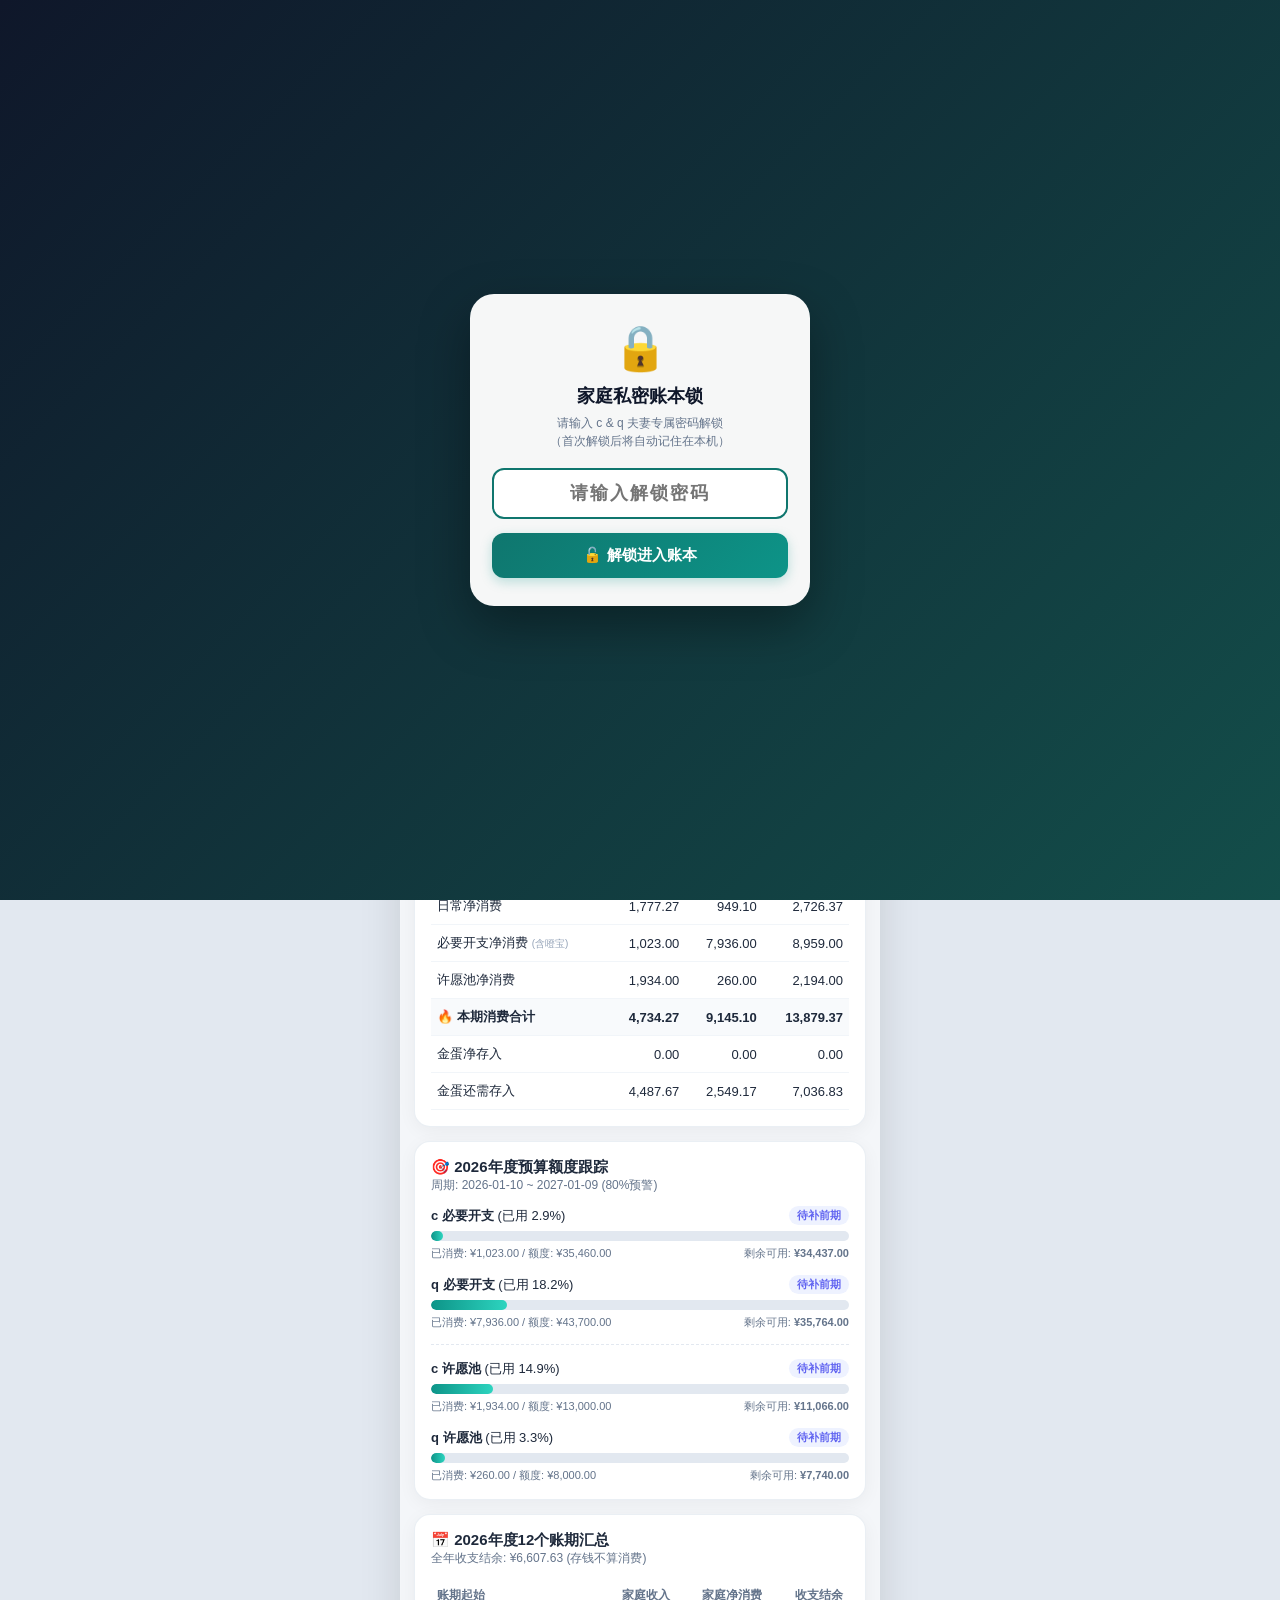
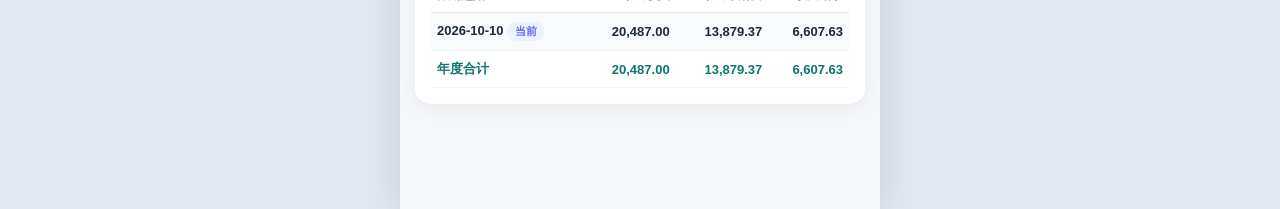
==== web/index.html @ 58cc5aec "2026-2027 family accounting app with encrypted vault lock" ====
<!DOCTYPE html>
<html lang="zh-CN">
<head>
  <meta charset="UTF-8" />
  <meta name="viewport" content="width=device-width, initial-scale=1.0, maximum-scale=1.0, user-scalable=no, viewport-fit=cover" />
  <meta name="apple-mobile-web-app-capable" content="yes" />
  <meta name="apple-mobile-web-app-status-bar-style" content="black-translucent" />
  <meta name="apple-mobile-web-app-title" content="家庭记账" />
  <meta name="theme-color" content="#0f766e" />
  <link rel="manifest" href="./manifest.json" />
  <title>2026-2027 家庭共同记账</title>
  <link rel="stylesheet" href="./styles.css" />
</head>
<body>
  <div class="app-shell">
    <!-- Top Header -->
    <header class="top-bar">
      <div class="top-bar-row">
        <div class="app-title">
          <span>🏡 家庭共同记账</span>
          <span style="font-size:11px;font-weight:500;opacity:0.85;">c & q · 2026-2027</span>
        </div>
        <div class="sync-pill" id="syncStatusBtn" title="点击配置双人云同步">
          <span class="sync-dot" id="syncDot"></span>
          <span id="syncText">房间: cq2026</span>
        </div>
      </div>
      <!-- Period Switcher -->
      <div class="period-bar">
        <button class="period-btn" id="prevPeriodBtn" title="上一账期">‹</button>
        <div class="period-select-wrap">
          <select class="period-select" id="periodSelect"></select>
        </div>
        <button class="period-btn" id="nextPeriodBtn" title="下一账期">›</button>
      </div>
    </header>

    <!-- Dynamic Main View -->
    <main class="main-content" id="mainView"></main>

    <!-- Bottom Navigation TabBar -->
    <nav class="tab-bar">
      <button class="tab-item active" data-tab="dashboard">
        <span class="tab-icon">🏠</span>
        <span>家庭看板</span>
      </button>
      <button class="tab-item" data-tab="add">
        <span class="tab-icon">✍️</span>
        <span>记一笔</span>
      </button>
      <button class="tab-item" data-tab="ledger">
        <span class="tab-icon">📊</span>
        <span>流水明细</span>
      </button>
      <button class="tab-item" data-tab="dengbao">
        <span class="tab-icon">👶</span>
        <span>噔宝专区</span>
      </button>
      <button class="tab-item" data-tab="budget">
        <span class="tab-icon">🎯</span>
        <span>预算/同步</span>
      </button>
    </nav>
  </div>

  <div class="toast" id="toastEl"></div>

  <!-- 夫妻私密安全锁屏 -->
  <div class="lock-overlay hidden" id="lockOverlay">
    <div class="lock-card">
      <div class="lock-icon">🔒</div>
      <div class="lock-title">家庭私密账本锁</div>
      <div class="lock-sub">请输入 c & q 夫妻专属密码解锁<br/>（首次解锁后将自动记住在本机）</div>
      <input type="password" class="lock-input" id="unlockPinInput" placeholder="请输入解锁密码" autocomplete="off" />
      <button type="button" class="btn-primary" id="unlockSubmitBtn">🔓 解锁进入账本</button>
    </div>
  </div>

  <script src="../shared/engine.js"></script>
  <script src="./app.js"></script>
</body>
</html>
---- web/styles.css ----
:root {
  --bg: #f4f6f9;
  --card: #ffffff;
  --text: #1e293b;
  --text-sub: #64748b;
  --text-muted: #94a3b8;
  --border: #e2e8f0;
  --primary: #0f766e;
  --primary-light: #ccfbf1;
  --primary-dark: #115e59;
  --c-color: #2563eb;
  --c-bg: #eff6ff;
  --q-color: #db2777;
  --q-bg: #fdf2f8;
  --db-color: #d97706;
  --db-bg: #fffbeb;
  --ok: #10b981;
  --ok-bg: #ecfdf5;
  --warn: #f59e0b;
  --warn-bg: #fffbeb;
  --danger: #ef4444;
  --danger-bg: #fef2f2;
  --info: #6366f1;
  --info-bg: #eef2ff;
  --radius: 16px;
  --radius-sm: 10px;
  --shadow: 0 4px 20px -2px rgba(15, 23, 42, 0.06);
}

* {
  box-sizing: border-box;
  margin: 0;
  padding: 0;
  -webkit-tap-highlight-color: transparent;
}

body {
  font-family: -apple-system, BlinkMacSystemFont, "PingFang SC", "Hiragino Sans GB", "Microsoft YaHei", sans-serif;
  background: #e2e8f0;
  color: var(--text);
  display: flex;
  justify-content: center;
  min-height: 100vh;
}

.app-shell {
  width: 100%;
  max-width: 480px;
  min-height: 100vh;
  background: var(--bg);
  display: flex;
  flex-direction: column;
  position: relative;
  box-shadow: 0 0 40px rgba(0, 0, 0, 0.12);
}

/* Header */
.top-bar {
  background: linear-gradient(135deg, #0f766e 0%, #0d9488 100%);
  color: #fff;
  padding: 16px 18px 14px;
  position: sticky;
  top: 0;
  z-index: 30;
  box-shadow: 0 2px 10px rgba(15, 118, 110, 0.2);
}

.top-bar-row {
  display: flex;
  justify-content: space-between;
  align-items: center;
}

.app-title {
  font-size: 18px;
  font-weight: 700;
  letter-spacing: 0.3px;
  display: flex;
  align-items: center;
  gap: 8px;
}

.sync-pill {
  font-size: 11px;
  background: rgba(255, 255, 255, 0.2);
  padding: 4px 10px;
  border-radius: 999px;
  cursor: pointer;
  display: flex;
  align-items: center;
  gap: 5px;
  backdrop-filter: blur(4px);
}

.sync-dot {
  width: 7px;
  height: 7px;
  border-radius: 50%;
  background: #34d399;
}

.period-bar {
  margin-top: 12px;
  display: flex;
  align-items: center;
  justify-content: space-between;
  background: rgba(255, 255, 255, 0.15);
  border-radius: 12px;
  padding: 6px 10px;
}

.period-btn {
  background: none;
  border: none;
  color: #fff;
  font-size: 16px;
  padding: 4px 10px;
  cursor: pointer;
  border-radius: 8px;
  font-weight: 600;
}

.period-btn:active {
  background: rgba(255, 255, 255, 0.2);
}

.period-select-wrap {
  display: flex;
  flex-direction: column;
  align-items: center;
}

.period-select {
  background: transparent;
  color: #fff;
  border: none;
  font-size: 14px;
  font-weight: 600;
  text-align: center;
  cursor: pointer;
  outline: none;
}

.period-select option {
  color: var(--text);
  background: #fff;
}

/* Main Content */
.main-content {
  flex: 1;
  padding: 14px 14px 90px;
  overflow-y: auto;
}

/* Cards */
.card {
  background: var(--card);
  border-radius: var(--radius);
  padding: 16px;
  margin-bottom: 14px;
  box-shadow: var(--shadow);
  border: 1px solid rgba(226, 232, 240, 0.7);
}

.card-header {
  display: flex;
  justify-content: space-between;
  align-items: center;
  margin-bottom: 12px;
}

.card-title {
  font-size: 15px;
  font-weight: 700;
  color: var(--text);
  display: flex;
  align-items: center;
  gap: 6px;
}

.card-subtitle {
  font-size: 12px;
  color: var(--text-sub);
}

/* Hero Pocket Money Grid */
.pocket-hero {
  background: linear-gradient(135deg, #1e293b 0%, #0f172a 100%);
  color: #fff;
  border-radius: var(--radius);
  padding: 18px;
  margin-bottom: 14px;
  box-shadow: 0 10px 25px -5px rgba(15, 23, 42, 0.25);
}

.pocket-hero-top {
  display: flex;
  justify-content: space-between;
  align-items: flex-start;
  margin-bottom: 14px;
}

.pocket-total-label {
  font-size: 12px;
  color: #94a3b8;
  margin-bottom: 4px;
}

.pocket-total-val {
  font-size: 28px;
  font-weight: 800;
  letter-spacing: -0.5px;
  color: #38bdf8;
}

.pocket-person-grid {
  display: grid;
  grid-template-columns: 1fr 1fr;
  gap: 10px;
}

.pocket-person-box {
  background: rgba(255, 255, 255, 0.08);
  border-radius: 12px;
  padding: 12px;
  border: 1px solid rgba(255, 255, 255, 0.08);
}

.pocket-person-header {
  display: flex;
  justify-content: space-between;
  align-items: center;
  font-size: 12px;
  color: #cbd5e1;
  margin-bottom: 6px;
}

.pocket-person-val {
  font-size: 20px;
  font-weight: 700;
  color: #fff;
  margin-bottom: 6px;
}

.pocket-person-meta {
  font-size: 11px;
  color: #94a3b8;
  line-height: 1.5;
}

/* Badges */
.badge {
  display: inline-flex;
  align-items: center;
  padding: 2px 8px;
  border-radius: 999px;
  font-size: 11px;
  font-weight: 600;
}

.badge-c { background: var(--c-bg); color: var(--c-color); }
.badge-q { background: var(--q-bg); color: var(--q-color); }
.badge-db { background: var(--db-bg); color: var(--db-color); }
.badge-ok { background: var(--ok-bg); color: var(--ok); }
.badge-warn { background: var(--warn-bg); color: var(--warn); }
.badge-danger { background: var(--danger-bg); color: var(--danger); }
.badge-info { background: var(--info-bg); color: var(--info); }

/* Tables */
.data-table {
  width: 100%;
  border-collapse: collapse;
  font-size: 13px;
}

.data-table th {
  text-align: right;
  font-weight: 600;
  color: var(--text-sub);
  padding: 8px 6px;
  border-bottom: 1px solid var(--border);
  font-size: 12px;
}

.data-table th:first-child,
.data-table td:first-child {
  text-align: left;
}

.data-table td {
  text-align: right;
  padding: 9px 6px;
  border-bottom: 1px solid #f1f5f9;
  font-variant-numeric: tabular-nums;
}

.data-table tr.row-highlight {
  background: #f8fafc;
  font-weight: 700;
}

.data-table tr.row-accent td {
  color: var(--primary);
  font-weight: 700;
}

/* Progress Bar */
.progress-block {
  margin-bottom: 14px;
}

.progress-block:last-child {
  margin-bottom: 0;
}

.progress-top {
  display: flex;
  justify-content: space-between;
  align-items: center;
  font-size: 13px;
  margin-bottom: 6px;
}

.progress-track {
  height: 10px;
  background: #e2e8f0;
  border-radius: 999px;
  overflow: hidden;
  position: relative;
}

.progress-fill {
  height: 100%;
  border-radius: 999px;
  transition: width 0.3s ease;
}

.progress-fill.ok { background: linear-gradient(90deg, #10b981, #34d399); }
.progress-fill.warn { background: linear-gradient(90deg, #f59e0b, #fbbf24); }
.progress-fill.danger { background: linear-gradient(90deg, #ef4444, #f87171); }
.progress-fill.info { background: linear-gradient(90deg, #0d9488, #2dd4bf); }

.progress-sub {
  display: flex;
  justify-content: space-between;
  font-size: 11px;
  color: var(--text-sub);
  margin-top: 5px;
}

/* Segmented Control */
.segmented {
  display: flex;
  background: #e2e8f0;
  padding: 3px;
  border-radius: 12px;
  margin-bottom: 14px;
}

.seg-btn {
  flex: 1;
  border: none;
  background: transparent;
  padding: 8px 6px;
  font-size: 13px;
  font-weight: 600;
  color: var(--text-sub);
  border-radius: 9px;
  cursor: pointer;
  transition: all 0.15s;
}

.seg-btn.active {
  background: #fff;
  color: var(--text);
  box-shadow: 0 2px 6px rgba(0, 0, 0, 0.08);
}

/* Form Elements */
.form-group {
  margin-bottom: 14px;
}

.form-label {
  display: block;
  font-size: 12px;
  font-weight: 600;
  color: var(--text-sub);
  margin-bottom: 6px;
}

.form-input, .form-select {
  width: 100%;
  padding: 11px 12px;
  border: 1px solid var(--border);
  border-radius: var(--radius-sm);
  font-size: 15px;
  color: var(--text);
  background: #fff;
  outline: none;
  transition: border-color 0.15s;
}

.form-input:focus, .form-select:focus {
  border-color: var(--primary);
}

.amount-input {
  font-size: 24px;
  font-weight: 700;
  color: var(--primary);
}

.chip-grid {
  display: flex;
  flex-wrap: wrap;
  gap: 8px;
}

.chip {
  padding: 7px 12px;
  border-radius: 999px;
  font-size: 12px;
  font-weight: 500;
  background: #f1f5f9;
  color: var(--text);
  border: 1px solid transparent;
  cursor: pointer;
  transition: all 0.15s;
}

.chip.active {
  background: var(--primary-light);
  color: var(--primary-dark);
  border-color: var(--primary);
  font-weight: 700;
}

.btn-primary {
  width: 100%;
  background: linear-gradient(135deg, #0f766e 0%, #0d9488 100%);
  color: #fff;
  border: none;
  padding: 13px;
  border-radius: 12px;
  font-size: 15px;
  font-weight: 700;
  cursor: pointer;
  box-shadow: 0 4px 12px rgba(13, 148, 136, 0.25);
}

.btn-primary:active {
  transform: translateY(1px);
}

.btn-secondary {
  background: #f1f5f9;
  color: var(--text);
  border: 1px solid var(--border);
  padding: 8px 12px;
  border-radius: 8px;
  font-size: 12px;
  font-weight: 600;
  cursor: pointer;
}

.btn-danger-sm {
  background: var(--danger-bg);
  color: var(--danger);
  border: none;
  padding: 5px 9px;
  border-radius: 6px;
  font-size: 11px;
  cursor: pointer;
}

/* Transaction List */
.tx-item {
  display: flex;
  justify-content: space-between;
  align-items: center;
  padding: 12px 0;
  border-bottom: 1px solid #f1f5f9;
}

.tx-item:last-child {
  border-bottom: none;
}

.tx-left {
  display: flex;
  align-items: center;
  gap: 10px;
}

.tx-avatar {
  width: 36px;
  height: 36px;
  border-radius: 10px;
  display: flex;
  align-items: center;
  justify-content: center;
  font-weight: 700;
  font-size: 14px;
  flex-shrink: 0;
}

.tx-avatar.c { background: var(--c-bg); color: var(--c-color); }
.tx-avatar.q { background: var(--q-bg); color: var(--q-color); }
.tx-avatar.dengbao { background: var(--db-bg); color: var(--db-color); }

.tx-info-title {
  font-size: 14px;
  font-weight: 600;
  color: var(--text);
  display: flex;
  align-items: center;
  gap: 6px;
}

.tx-info-sub {
  font-size: 12px;
  color: var(--text-sub);
  margin-top: 2px;
}

.tx-right {
  text-align: right;
}

.tx-amount {
  font-size: 15px;
  font-weight: 700;
  font-variant-numeric: tabular-nums;
}

.tx-amount.expense { color: var(--text); }
.tx-amount.income { color: var(--ok); }
.tx-amount.refund { color: var(--info); }
.tx-amount.savings { color: var(--db-color); }

.tx-quota-note {
  font-size: 11px;
  color: var(--text-muted);
  margin-top: 2px;
}

/* Bottom Tab Bar */
.tab-bar {
  position: fixed;
  bottom: 0;
  width: 100%;
  max-width: 480px;
  background: rgba(255, 255, 255, 0.96);
  backdrop-filter: blur(10px);
  border-top: 1px solid var(--border);
  display: flex;
  justify-content: space-around;
  padding: 6px 0 calc(8px + env(safe-area-inset-bottom));
  z-index: 40;
}

.tab-item {
  flex: 1;
  display: flex;
  flex-direction: column;
  align-items: center;
  gap: 3px;
  border: none;
  background: none;
  color: var(--text-muted);
  font-size: 11px;
  font-weight: 600;
  cursor: pointer;
  padding: 4px 0;
}

.tab-item.active {
  color: var(--primary);
}

.tab-icon {
  font-size: 20px;
  line-height: 1;
}

/* Modal / Toast */
.toast {
  position: fixed;
  top: 76px;
  left: 50%;
  transform: translateX(-50%);
  background: rgba(15, 23, 42, 0.92);
  color: #fff;
  padding: 10px 18px;
  border-radius: 999px;
  font-size: 13px;
  font-weight: 600;
  z-index: 100;
  box-shadow: 0 8px 20px rgba(0, 0, 0, 0.2);
  pointer-events: none;
  opacity: 0;
  transition: opacity 0.2s;
}

.toast.show {
  opacity: 1;
}

.alert-banner {
  padding: 10px 12px;
  border-radius: 10px;
  font-size: 12px;
  margin-bottom: 12px;
  line-height: 1.5;
}

.alert-banner.warn { background: var(--warn-bg); color: #b45309; border: 1px solid #fde68a; }
.alert-banner.info { background: var(--info-bg); color: #4338ca; border: 1px solid #c7d2fe; }
.alert-banner.ok { background: var(--ok-bg); color: #047857; border: 1px solid #a7f3d0; }

/* Lock Screen Overlay */
.lock-overlay {
  position: fixed;
  inset: 0;
  background: linear-gradient(135deg, #0f172a 0%, #134e4a 100%);
  z-index: 9999;
  display: flex;
  align-items: center;
  justify-content: center;
  padding: 24px;
}

.lock-overlay.hidden {
  display: none;
}

.lock-card {
  width: 100%;
  max-width: 340px;
  background: rgba(255, 255, 255, 0.96);
  border-radius: 24px;
  padding: 28px 22px;
  text-align: center;
  box-shadow: 0 20px 50px rgba(0, 0, 0, 0.35);
}

.lock-icon {
  font-size: 44px;
  margin-bottom: 10px;
}

.lock-title {
  font-size: 18px;
  font-weight: 800;
  color: #0f172a;
  margin-bottom: 6px;
}

.lock-sub {
  font-size: 12px;
  color: #64748b;
  margin-bottom: 18px;
  line-height: 1.5;
}

.lock-input {
  width: 100%;
  padding: 13px 14px;
  font-size: 18px;
  font-weight: 700;
  text-align: center;
  letter-spacing: 2px;
  border: 2px solid #cbd5e1;
  border-radius: 12px;
  outline: none;
  margin-bottom: 14px;
}

.lock-input:focus {
  border-color: #0f766e;
}
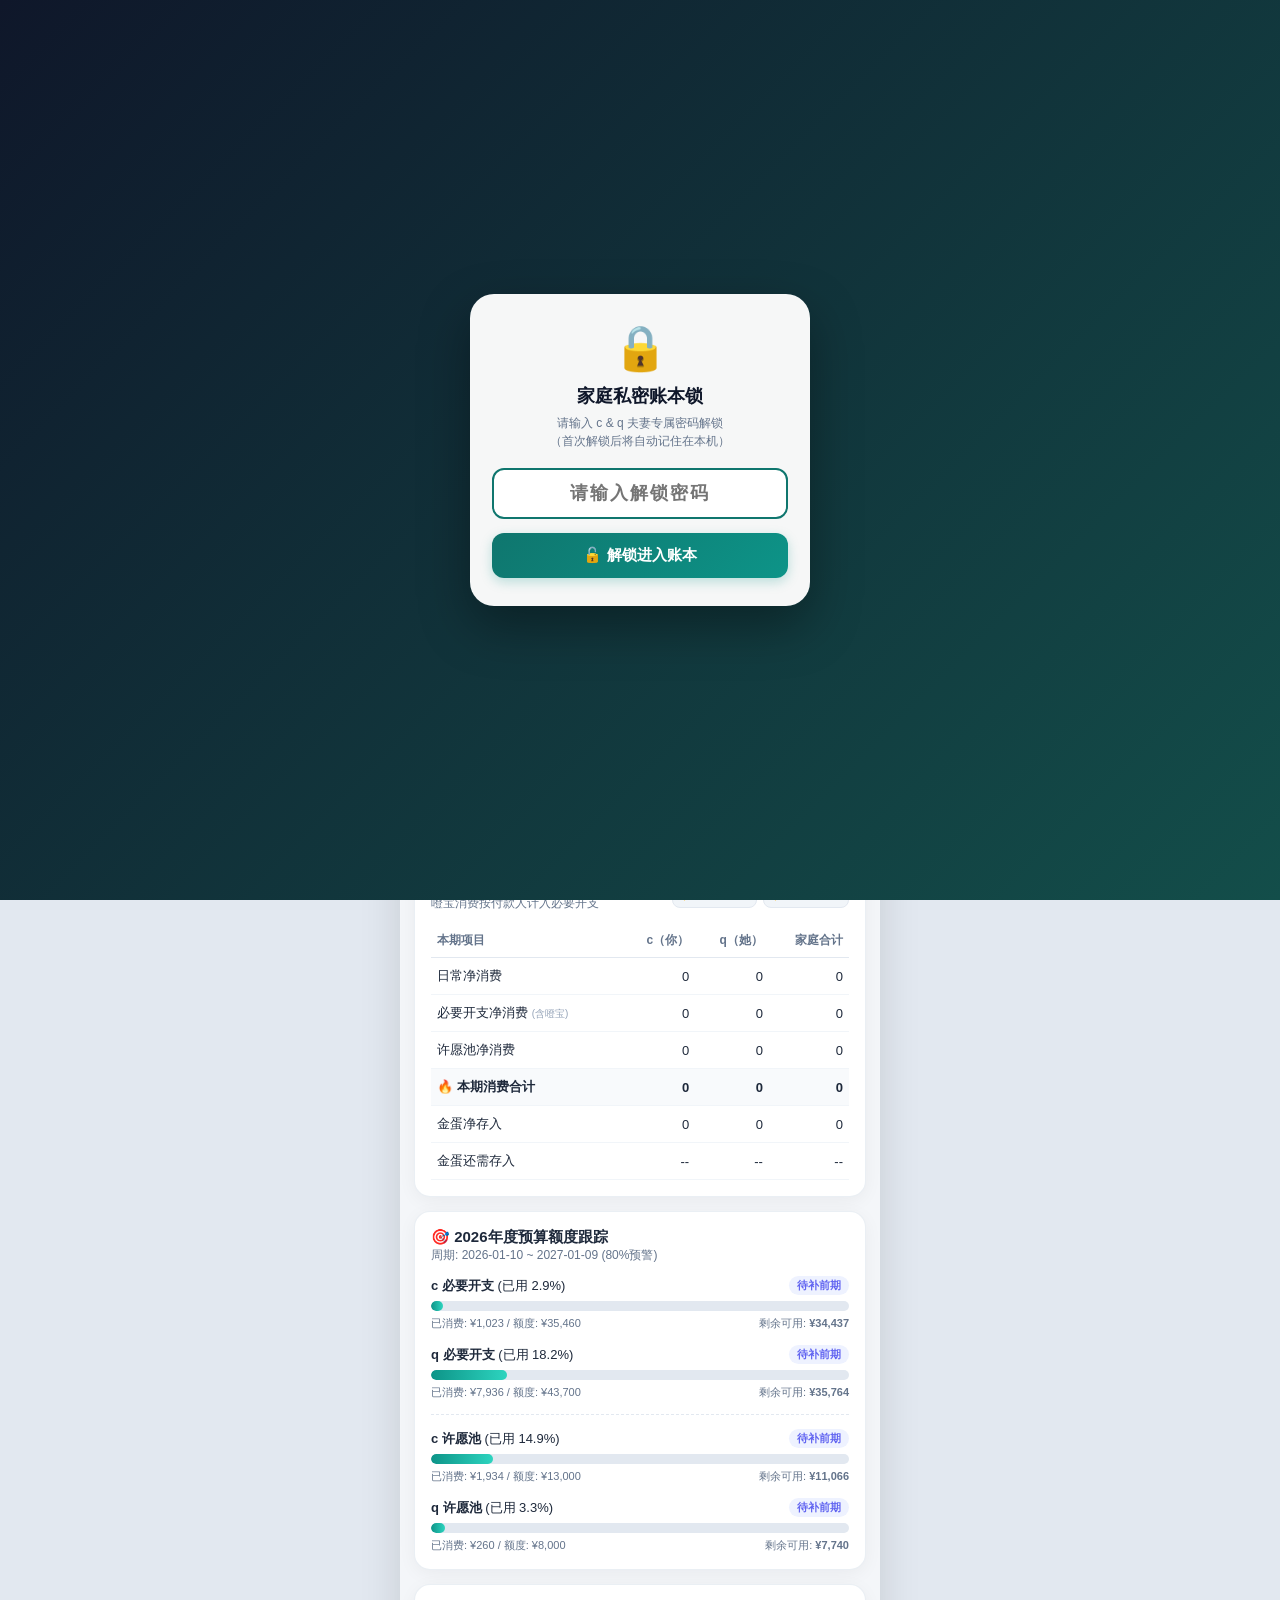
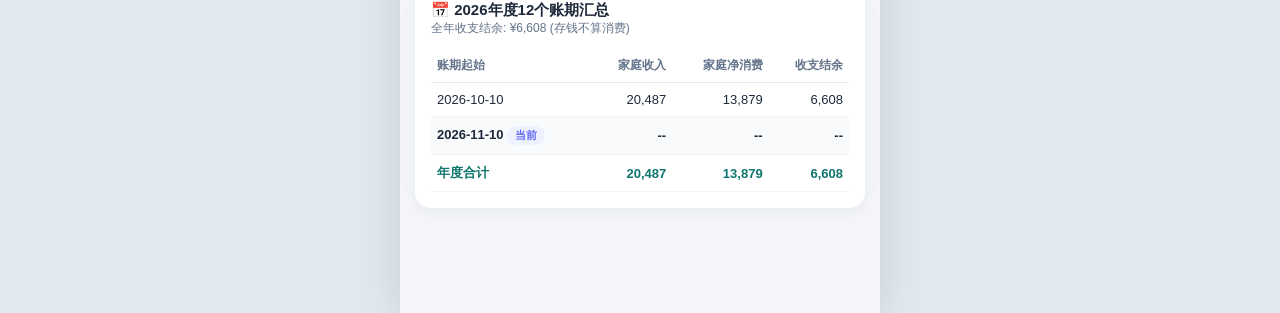
==== commit 34824c9f: "Auto-advance billing period, enforce 2000 golden egg floor, and add membership cards module" ====
--- a/web/index.html
+++ b/web/index.html
@@ -30,6 +30,7 @@
         <button class="period-btn" id="prevPeriodBtn" title="上一账期">‹</button>
         <div class="period-select-wrap">
           <select class="period-select" id="periodSelect"></select>
+          <button type="button" class="period-today-btn hidden" id="jumpCurrentPeriodBtn">⚡ 回到当期</button>
         </div>
         <button class="period-btn" id="nextPeriodBtn" title="下一账期">›</button>
       </div>
@@ -56,6 +57,10 @@
         <span class="tab-icon">👶</span>
         <span>噔宝专区</span>
       </button>
+      <button class="tab-item" data-tab="cards">
+        <span class="tab-icon">💳</span>
+        <span>储值卡</span>
+      </button>
       <button class="tab-item" data-tab="budget">
         <span class="tab-icon">🎯</span>
         <span>预算/同步</span>
--- a/web/styles.css
+++ b/web/styles.css
@@ -126,8 +126,26 @@
 
 .period-select-wrap {
   display: flex;
-  flex-direction: column;
-  align-items: center;
+  flex-direction: row;
+  align-items: center;
+  justify-content: center;
+  gap: 8px;
+}
+
+.period-today-btn {
+  background: rgba(251, 191, 36, 0.95);
+  color: #78350f;
+  border: none;
+  border-radius: 999px;
+  padding: 2px 8px;
+  font-size: 11px;
+  font-weight: 700;
+  cursor: pointer;
+  white-space: nowrap;
+}
+
+.period-today-btn.hidden {
+  display: none;
 }
 
 .period-select {
@@ -570,10 +588,23 @@
   border: none;
   background: none;
   color: var(--text-muted);
-  font-size: 11px;
+  font-size: 10.5px;
   font-weight: 600;
   cursor: pointer;
   padding: 4px 0;
+  white-space: nowrap;
+  position: relative;
+}
+
+.tab-alert-dot {
+  position: absolute;
+  top: 2px;
+  right: 18%;
+  width: 7px;
+  height: 7px;
+  border-radius: 50%;
+  background: #ef4444;
+  box-shadow: 0 0 0 2px #fff;
 }
 
 .tab-item.active {
@@ -682,3 +713,364 @@
   border-color: #0f766e;
 }
 
+/* Expense Proportion Chart in Ledger */
+.chart-box {
+  background: #f8fafc;
+  border: 1px solid #e2e8f0;
+  border-radius: 14px;
+  padding: 14px;
+  margin-bottom: 14px;
+}
+
+.chart-header {
+  display: flex;
+  justify-content: space-between;
+  align-items: center;
+  margin-bottom: 12px;
+}
+
+.chart-title {
+  font-size: 13px;
+  font-weight: 700;
+  color: var(--text);
+}
+
+.chart-dim-tabs {
+  display: inline-flex;
+  background: #e2e8f0;
+  padding: 2px;
+  border-radius: 8px;
+}
+
+.chart-dim-btn {
+  border: none;
+  background: transparent;
+  padding: 4px 8px;
+  font-size: 11px;
+  font-weight: 600;
+  color: var(--text-sub);
+  border-radius: 6px;
+  cursor: pointer;
+}
+
+.chart-dim-btn.active {
+  background: #fff;
+  color: var(--primary);
+  box-shadow: 0 1px 3px rgba(0, 0, 0, 0.08);
+}
+
+.chart-body {
+  display: flex;
+  align-items: center;
+  gap: 16px;
+}
+
+.donut-wrap {
+  position: relative;
+  width: 126px;
+  height: 126px;
+  flex-shrink: 0;
+}
+
+.donut-center {
+  position: absolute;
+  inset: 0;
+  display: flex;
+  flex-direction: column;
+  align-items: center;
+  justify-content: center;
+  pointer-events: none;
+  text-align: center;
+}
+
+.donut-center-label {
+  font-size: 10px;
+  color: var(--text-sub);
+}
+
+.donut-center-val {
+  font-size: 13px;
+  font-weight: 800;
+  color: var(--text);
+  margin-top: 2px;
+}
+
+.chart-legend {
+  flex: 1;
+  min-width: 0;
+  display: flex;
+  flex-direction: column;
+  gap: 7px;
+}
+
+.legend-row {
+  display: flex;
+   flex-direction: column;
+  gap: 3px;
+}
+
+.legend-top {
+  display: flex;
+  justify-content: space-between;
+  align-items: center;
+  font-size: 12px;
+}
+
+.legend-name {
+  display: flex;
+  align-items: center;
+  gap: 6px;
+  font-weight: 600;
+  color: var(--text);
+  white-space: nowrap;
+  overflow: hidden;
+  text-overflow: ellipsis;
+}
+
+.legend-dot {
+  width: 8px;
+  height: 8px;
+  border-radius: 50%;
+  flex-shrink: 0;
+}
+
+.legend-val {
+  font-variant-numeric: tabular-nums;
+  color: var(--text-sub);
+  font-size: 11px;
+  font-weight: 600;
+}
+
+.legend-bar-bg {
+  height: 5px;
+  background: #e2e8f0;
+  border-radius: 999px;
+  overflow: hidden;
+}
+
+.legend-bar-fill {
+  height: 100%;
+  border-radius: 999px;
+}
+
+.legend-row {
+  cursor: pointer;
+  padding: 4px 6px;
+  border-radius: 8px;
+  transition: background 0.15s;
+}
+
+.legend-row:hover,
+.legend-row.active {
+  background: #ccfbf1;
+}
+
+.quick-date-btns {
+  display: flex;
+  gap: 6px;
+  margin-top: 6px;
+}
+
+.quick-date-btn {
+  flex: 1;
+  background: #f1f5f9;
+  border: 1px solid #e2e8f0;
+  border-radius: 6px;
+  padding: 4px 0;
+  font-size: 11px;
+  font-weight: 600;
+  color: var(--text-sub);
+  cursor: pointer;
+}
+
+.quick-date-btn:active {
+  background: var(--primary-light);
+  color: var(--primary-dark);
+}
+
+.calc-ops-bar {
+  display: flex;
+  gap: 5px;
+  margin-top: 6px;
+}
+
+.calc-op-btn {
+  flex: 1;
+  background: #f1f5f9;
+  border: 1px solid #cbd5e1;
+  border-radius: 6px;
+  padding: 4px 0;
+  font-size: 13px;
+  font-weight: 800;
+  color: var(--primary-dark);
+  cursor: pointer;
+}
+
+.calc-op-btn.eq {
+  background: var(--primary-light);
+  border-color: var(--primary);
+  color: var(--primary-dark);
+}
+
+.calc-op-btn:active {
+  transform: scale(0.96);
+}
+
+
+.search-bar-wrap {
+  position: relative;
+  margin-bottom: 12px;
+}
+
+.search-input {
+  width: 100%;
+  padding: 9px 12px 9px 32px;
+  border: 1px solid var(--border);
+  border-radius: 10px;
+  font-size: 13px;
+  background: #f8fafc;
+  outline: none;
+}
+
+.search-input:focus {
+  background: #fff;
+  border-color: var(--primary);
+}
+
+.search-icon {
+  position: absolute;
+  left: 10px;
+  top: 50%;
+  transform: translateY(-50%);
+  font-size: 13px;
+  color: var(--text-muted);
+}
+
+/* Membership & Stored-Value Cards */
+.mcard-item {
+  background: #fff;
+  border: 1px solid #e2e8f0;
+  border-radius: 14px;
+  padding: 14px;
+  margin-bottom: 12px;
+  transition: box-shadow 0.15s, border-color 0.15s;
+}
+
+.mcard-item.urgent {
+  border-color: #fbbf24;
+  background: linear-gradient(180deg, #fffdf7 0%, #ffffff 100%);
+}
+
+.mcard-item.expired {
+  border-color: #fca5a5;
+  background: linear-gradient(180deg, #fffafa 0%, #ffffff 100%);
+}
+
+.mcard-item.inactive {
+  opacity: 0.68;
+  background: #f8fafc;
+}
+
+.mcard-head {
+  display: flex;
+  justify-content: space-between;
+  align-items: flex-start;
+  gap: 8px;
+  margin-bottom: 10px;
+}
+
+.mcard-title-row {
+  display: flex;
+  align-items: center;
+  flex-wrap: wrap;
+  gap: 6px;
+}
+
+.mcard-name {
+  font-size: 15px;
+  font-weight: 800;
+  color: var(--text);
+}
+
+.mcard-main-nums {
+  display: flex;
+  justify-content: space-between;
+  align-items: baseline;
+  margin-bottom: 8px;
+}
+
+.mcard-rem-big {
+  font-size: 21px;
+  font-weight: 800;
+  color: var(--primary);
+  font-variant-numeric: tabular-nums;
+}
+
+.mcard-price-meta {
+  font-size: 12px;
+  color: var(--text-sub);
+  text-align: right;
+}
+
+.mcard-meta-lines {
+  font-size: 12px;
+  color: var(--text-sub);
+  line-height: 1.6;
+  margin-top: 8px;
+}
+
+.mcard-actions {
+  display: flex;
+  flex-wrap: wrap;
+  gap: 6px;
+  margin-top: 10px;
+  padding-top: 10px;
+  border-top: 1px dashed #e2e8f0;
+}
+
+.mcard-btn-use {
+  background: var(--primary);
+  color: #fff;
+  border: none;
+  padding: 5px 11px;
+  border-radius: 8px;
+  font-size: 12px;
+  font-weight: 700;
+  cursor: pointer;
+}
+
+.mcard-btn-topup {
+  background: var(--primary-light);
+  color: var(--primary-dark);
+  border: 1px solid #99f6e4;
+  padding: 5px 10px;
+  border-radius: 8px;
+  font-size: 12px;
+  font-weight: 700;
+  cursor: pointer;
+}
+
+.mcard-logs-box {
+  margin-top: 10px;
+  background: #f8fafc;
+  border-radius: 10px;
+  padding: 8px 10px;
+  font-size: 11.5px;
+  color: var(--text-sub);
+  border: 1px solid #e2e8f0;
+}
+
+.mcard-log-row {
+  display: flex;
+  justify-content: space-between;
+  padding: 4px 0;
+  border-bottom: 1px solid #f1f5f9;
+}
+
+.mcard-log-row:last-child {
+  border-bottom: none;
+}
+
+
+
+
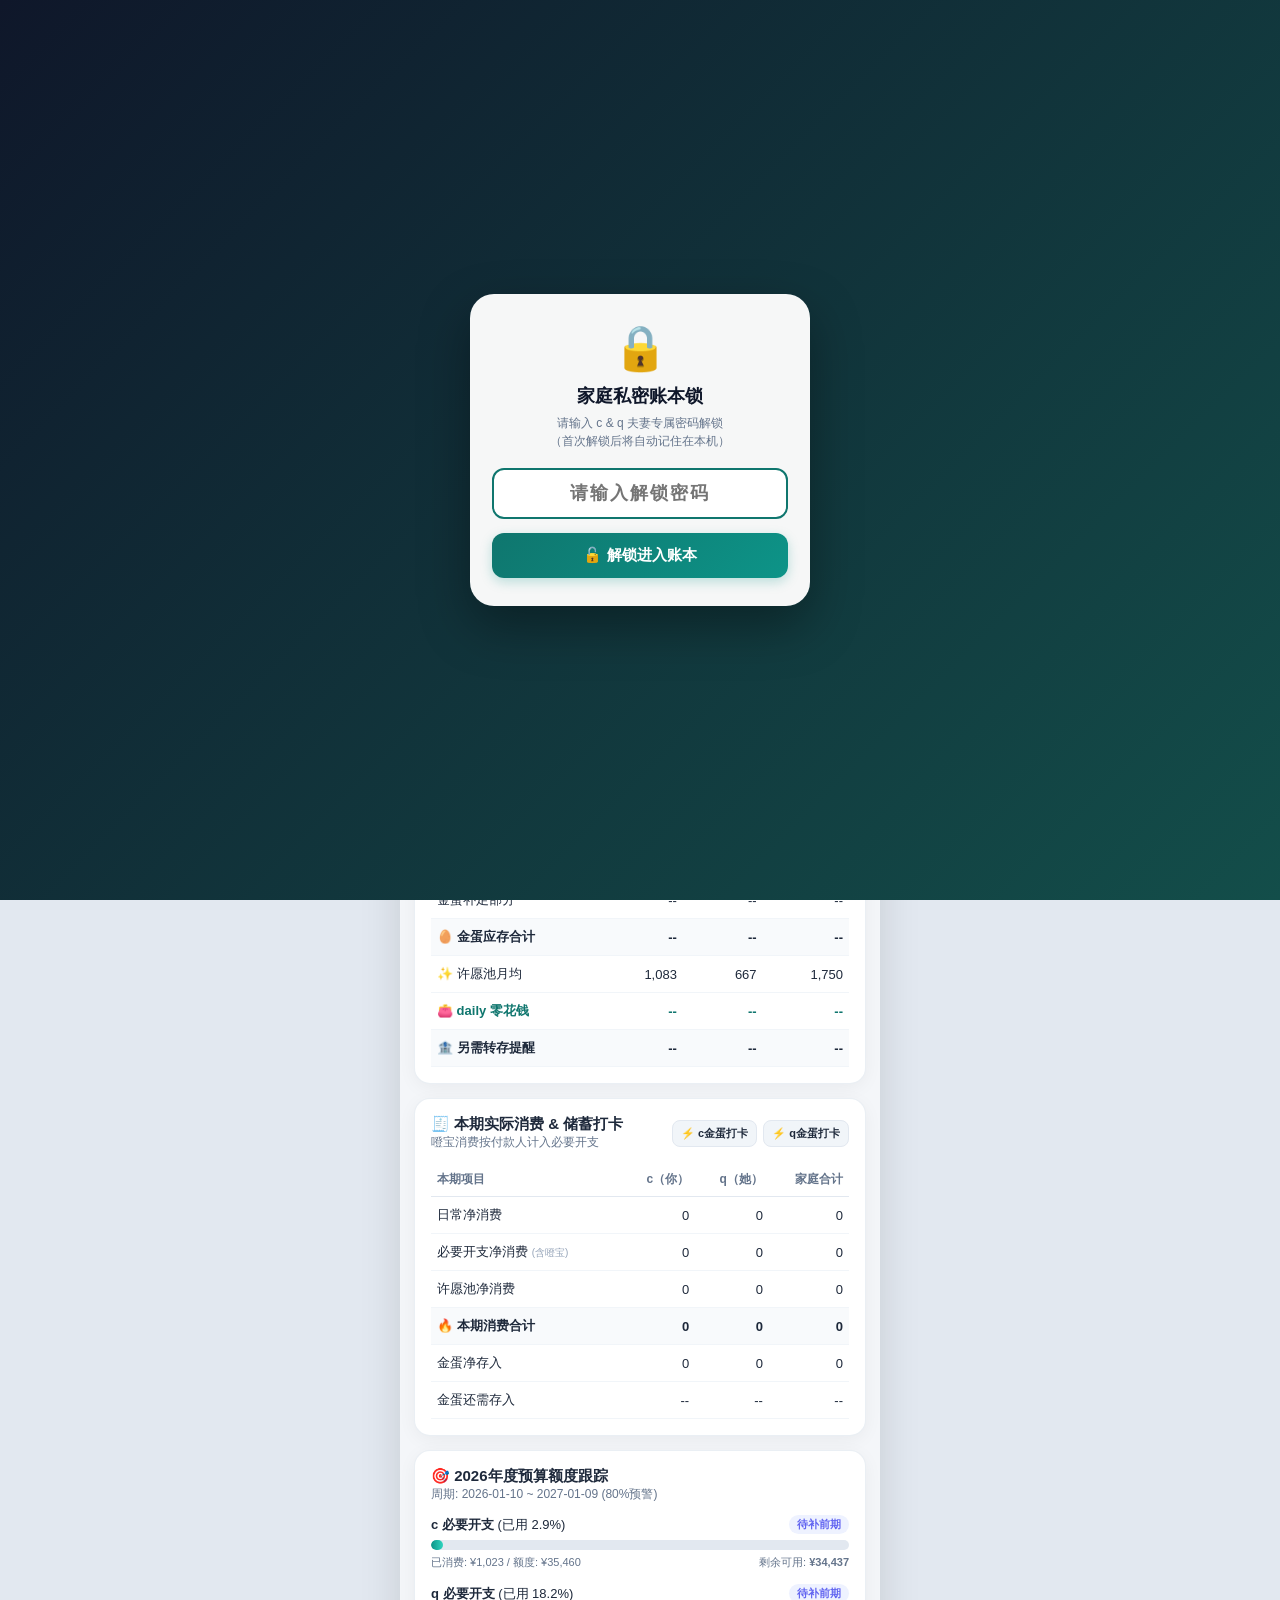
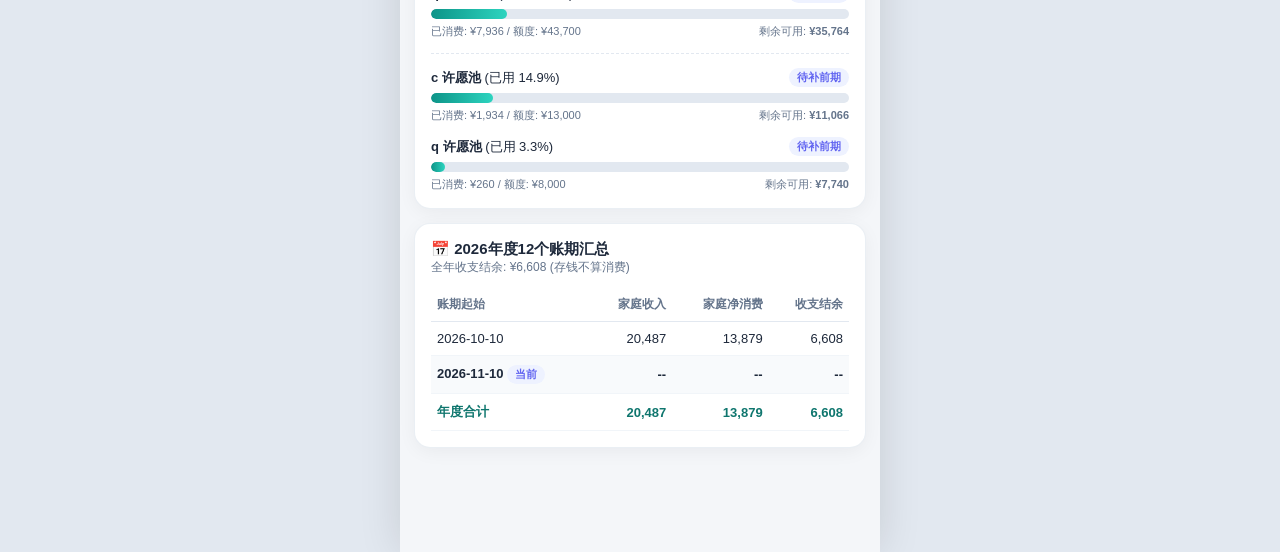
==== commit bdf4b1c5: "🚀 一键更新家庭共同记账 (2026-11-12 14:18:07)" ====
--- a/web/index.html
+++ b/web/index.html
@@ -9,7 +9,7 @@
   <meta name="theme-color" content="#0f766e" />
   <link rel="manifest" href="./manifest.json" />
   <title>2026-2027 家庭共同记账</title>
-  <link rel="stylesheet" href="./styles.css" />
+  <link rel="stylesheet" href="./styles.css?v=20261112.1418" />
 </head>
 <body>
   <div class="app-shell">
@@ -68,6 +68,12 @@
     </nav>
   </div>
 
+  <!-- 底部抽屉交互面板 (Bottom Sheet) -->
+  <div class="sheet-overlay hidden" id="bottomSheetOverlay">
+    <div class="sheet-backdrop" id="bottomSheetBackdrop"></div>
+    <div class="sheet-panel" id="bottomSheetPanel" role="dialog" aria-modal="true"></div>
+  </div>
+
   <div class="toast" id="toastEl"></div>
 
   <!-- 夫妻私密安全锁屏 -->
@@ -81,7 +87,7 @@
     </div>
   </div>
 
-  <script src="../shared/engine.js"></script>
-  <script src="./app.js"></script>
+  <script src="../shared/engine.js?v=20261112.1418"></script>
+  <script src="./app.js?v=20261112.1418"></script>
 </body>
 </html>
--- a/web/styles.css
+++ b/web/styles.css
@@ -1071,6 +1071,264 @@
   border-bottom: none;
 }
 
-
-
-
+/* ==================== Family Treasury Achievement Card ==================== */
+.treasury-card {
+  background: linear-gradient(135deg, #fffbeb 0%, #fef3c7 52%, #ecfdf5 100%);
+  border: 1px solid #fde68a;
+  border-radius: var(--radius);
+  padding: 16px;
+  margin-bottom: 14px;
+  box-shadow: 0 6px 20px -4px rgba(217, 119, 6, 0.12);
+}
+
+.treasury-head {
+  display: flex;
+  justify-content: space-between;
+  align-items: center;
+  margin-bottom: 12px;
+}
+
+.treasury-title {
+  font-size: 15px;
+  font-weight: 800;
+  color: #78350f;
+  display: flex;
+  align-items: center;
+  gap: 6px;
+}
+
+.treasury-grid {
+  display: grid;
+  grid-template-columns: 1fr 1fr;
+  gap: 10px;
+}
+
+.treasury-box {
+  background: rgba(255, 255, 255, 0.86);
+  border: 1px solid rgba(251, 191, 36, 0.35);
+  border-radius: 12px;
+  padding: 12px;
+  backdrop-filter: blur(4px);
+}
+
+.treasury-box.wish {
+  border-color: rgba(16, 185, 129, 0.32);
+}
+
+.treasury-label {
+  font-size: 11.5px;
+  font-weight: 700;
+  color: #92400e;
+  margin-bottom: 4px;
+  display: flex;
+  justify-content: space-between;
+  align-items: center;
+}
+
+.treasury-box.wish .treasury-label {
+  color: #065f46;
+}
+
+.treasury-val {
+  font-size: 20px;
+  font-weight: 800;
+  color: #b45309;
+  font-variant-numeric: tabular-nums;
+  margin-bottom: 5px;
+}
+
+.treasury-box.wish .treasury-val {
+  color: #0f766e;
+}
+
+.treasury-meta {
+  font-size: 11px;
+  color: #64748b;
+  line-height: 1.5;
+}
+
+.treasury-foot {
+  margin-top: 10px;
+  padding-top: 9px;
+  border-top: 1px dashed rgba(217, 119, 6, 0.25);
+  font-size: 11.5px;
+  color: #78350f;
+}
+
+/* ==================== Per-Item Budget Progress List ==================== */
+.bitem-list {
+  display: flex;
+  flex-direction: column;
+}
+
+.bitem-row {
+  padding: 11px 0;
+  border-bottom: 1px solid #f1f5f9;
+}
+
+.bitem-row:last-child {
+  border-bottom: none;
+}
+
+.bitem-top {
+  display: flex;
+  justify-content: space-between;
+  align-items: center;
+  gap: 8px;
+  margin-bottom: 5px;
+}
+
+.bitem-name-wrap {
+  display: flex;
+  align-items: center;
+  flex-wrap: wrap;
+  gap: 6px;
+}
+
+.bitem-name {
+  font-size: 14px;
+  font-weight: 700;
+  color: var(--text);
+}
+
+.bitem-actions {
+  display: flex;
+  align-items: center;
+  gap: 5px;
+  flex-shrink: 0;
+}
+
+.bitem-sub {
+  display: flex;
+  justify-content: space-between;
+  align-items: center;
+  font-size: 11.5px;
+  color: var(--text-sub);
+  margin-top: 5px;
+  font-variant-numeric: tabular-nums;
+}
+
+/* ==================== Mobile Bottom Sheet Drawer ==================== */
+.sheet-overlay {
+  position: fixed;
+  inset: 0;
+  z-index: 950;
+  display: flex;
+  align-items: flex-end;
+  justify-content: center;
+}
+
+.sheet-overlay.hidden {
+  display: none;
+}
+
+.sheet-backdrop {
+  position: absolute;
+  inset: 0;
+  background: rgba(15, 23, 42, 0.48);
+  backdrop-filter: blur(2px);
+}
+
+.sheet-panel {
+  position: relative;
+  width: 100%;
+  max-width: 480px;
+  max-height: 88vh;
+  background: #ffffff;
+  border-radius: 22px 22px 0 0;
+  padding: 12px 18px calc(18px + env(safe-area-inset-bottom));
+  box-shadow: 0 -10px 35px rgba(15, 23, 42, 0.22);
+  overflow-y: auto;
+  animation: sheetSlideUp 0.2s cubic-bezier(0.16, 1, 0.3, 1);
+  z-index: 1;
+}
+
+@keyframes sheetSlideUp {
+  from {
+    transform: translateY(100%);
+    opacity: 0.6;
+  }
+  to {
+    transform: translateY(0);
+    opacity: 1;
+  }
+}
+
+.sheet-handle {
+  width: 38px;
+  height: 4px;
+  background: #cbd5e1;
+  border-radius: 999px;
+  margin: 0 auto 12px;
+}
+
+.sheet-header {
+  display: flex;
+  justify-content: space-between;
+  align-items: flex-start;
+  gap: 10px;
+  margin-bottom: 12px;
+}
+
+.sheet-title {
+  font-size: 16px;
+  font-weight: 800;
+  color: var(--text);
+}
+
+.sheet-sub {
+  font-size: 12px;
+  color: var(--text-sub);
+  margin-top: 3px;
+  line-height: 1.45;
+}
+
+.sheet-close {
+  background: #f1f5f9;
+  border: none;
+  width: 28px;
+  height: 28px;
+  border-radius: 50%;
+  font-size: 14px;
+  color: var(--text-sub);
+  cursor: pointer;
+  flex-shrink: 0;
+}
+
+.sheet-grid {
+  display: grid;
+  grid-template-columns: 1fr 1fr;
+  gap: 10px;
+}
+
+.sheet-field-full {
+  grid-column: 1 / -1;
+}
+
+.sheet-error {
+  background: var(--danger-bg);
+  color: var(--danger);
+  border: 1px solid #fecaca;
+  border-radius: 10px;
+  padding: 8px 11px;
+  font-size: 12px;
+  font-weight: 600;
+  margin-bottom: 12px;
+  display: none;
+}
+
+.sheet-error.show {
+  display: block;
+}
+
+.sheet-actions {
+  display: grid;
+  grid-template-columns: 1fr 2fr;
+  gap: 10px;
+  margin-top: 14px;
+}
+
+
+
+
+
